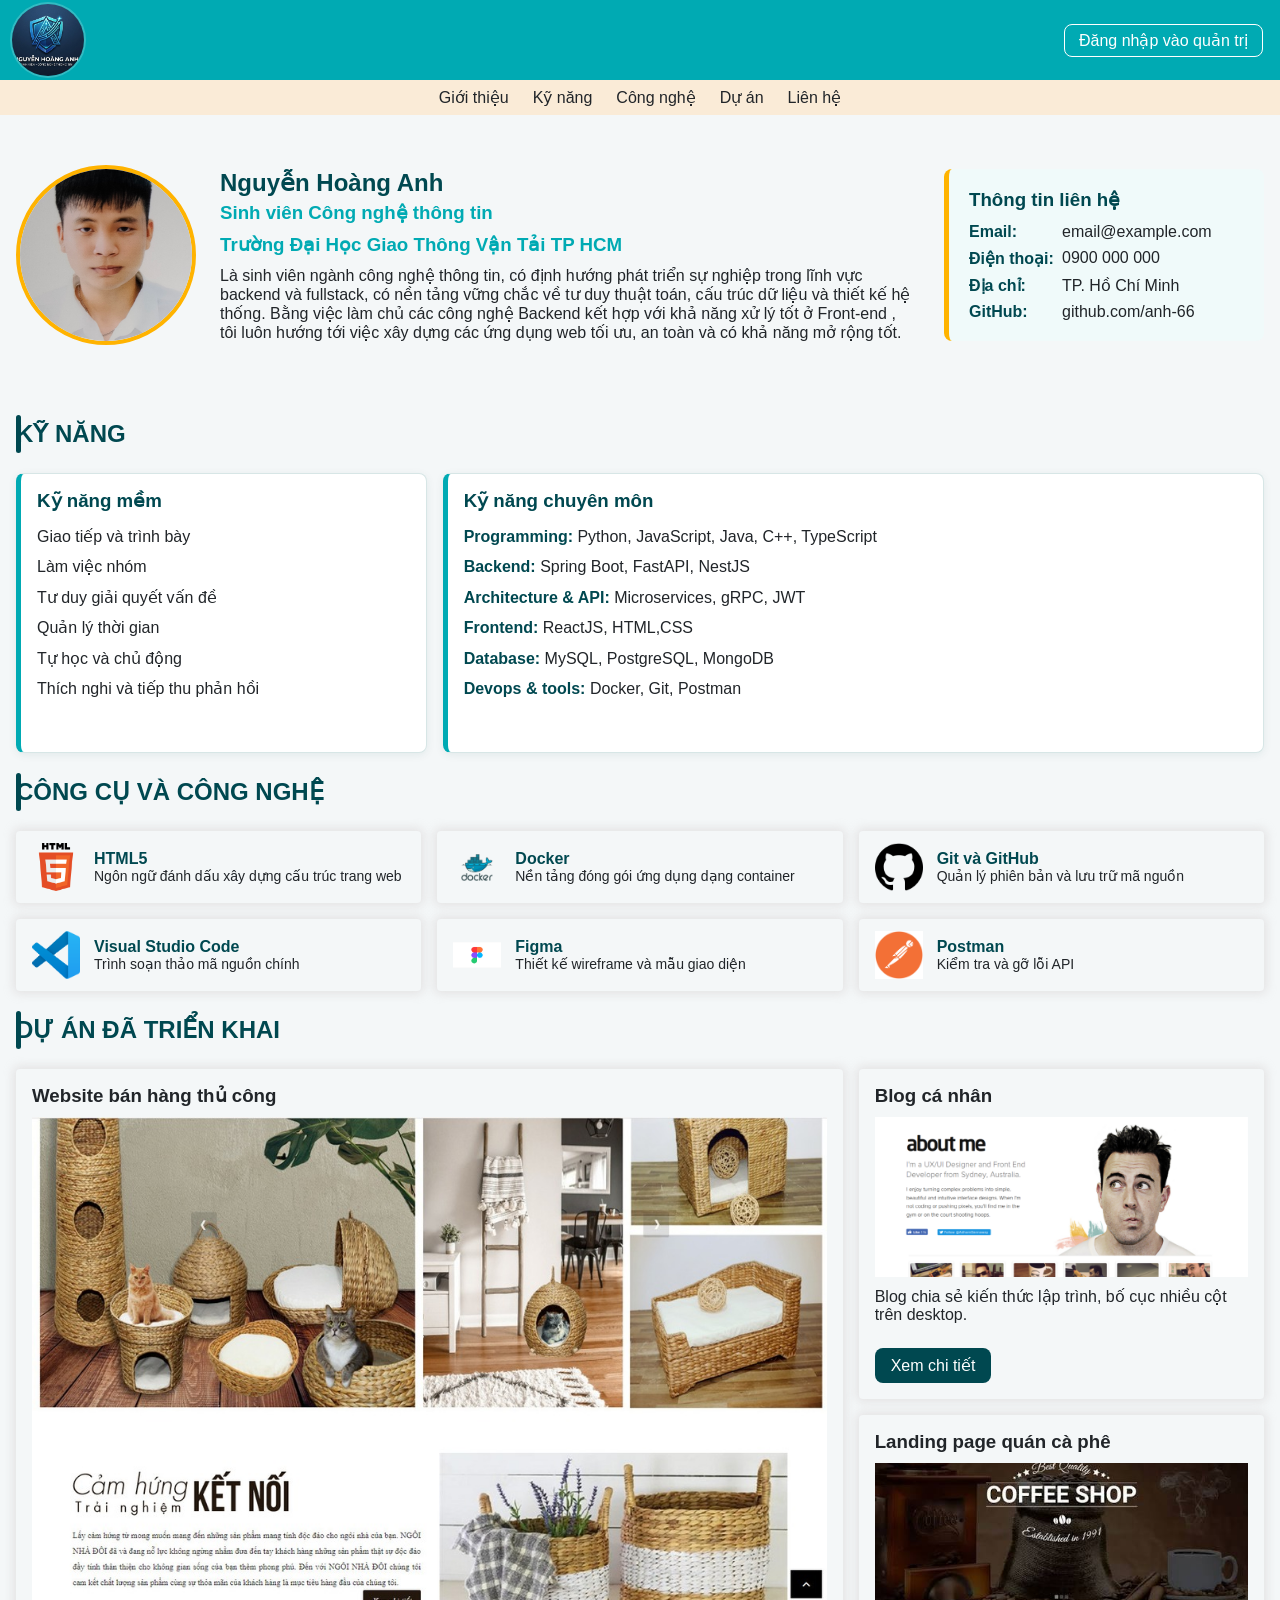
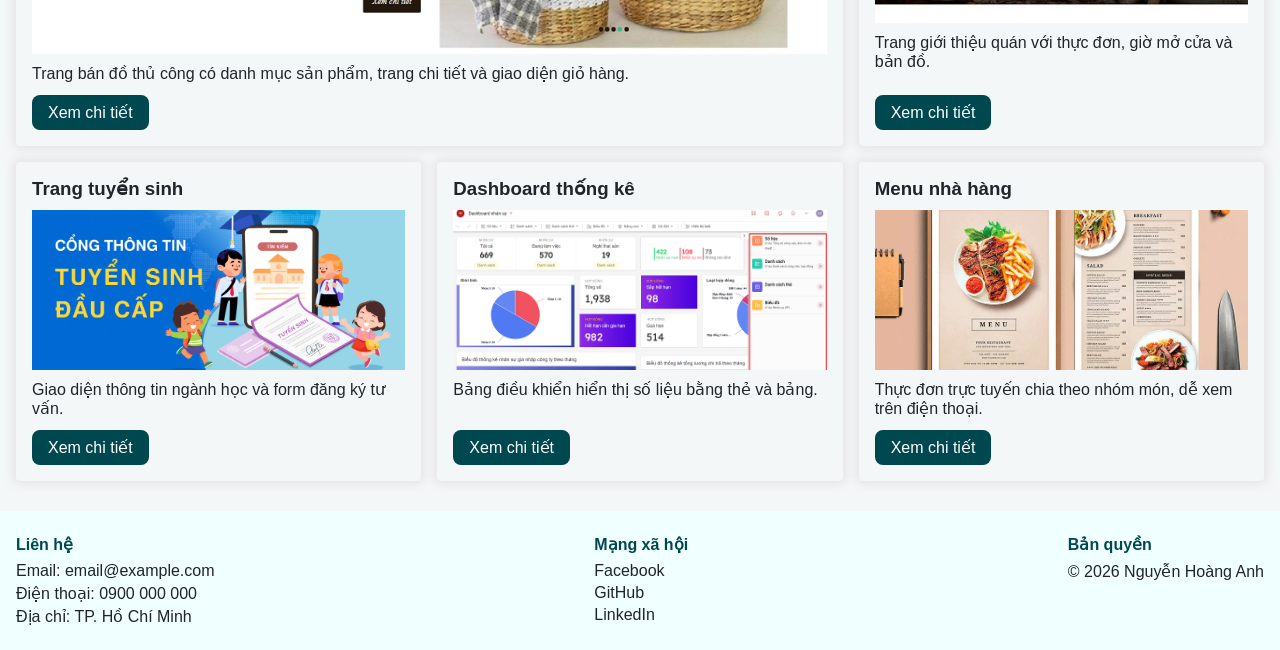
==== index.html @ 6205300c "first commit" ====
<!doctype html>
<html lang="en">
  <head>
    <meta charset="UTF-8" />
    <meta name="viewport" content="width=device-width, initial-scale=1.0" />
    <title>portfolio</title>
    <link rel="stylesheet" href="css/index.css" />
  </head>
  <body>
    <header>
      <div class="logo">
        <img src="images/logo.png" alt="Ảnh logo" />
      </div>
      <div class="user">
        <a class="btn-login" href="login.html">Đăng nhập vào quản trị</a>
      </div>
    </header>
    <nav>
      <img src="menu.png" alt="" />
      <ul class="menu">
        <li><a href="#about">Giới thiệu</a></li>
        <li><a href="#skills">Kỹ năng</a></li>
        <li><a href="#tools">Công nghệ</a></li>
        <li><a href="#projects">Dự án</a></li>
        <li><a href="#contact">Liên hệ</a></li>
      </ul>
    </nav>
    <section class="intro" id="about">
      <div class="intro-info">
        <img src="images/avatar.png" alt="avatar" />
        <div class="intro-text">
          <h1>Nguyễn Hoàng Anh</h1>
          <h3>Sinh viên Công nghệ thông tin</h3>
          <h3>Trường Đại Học Giao Thông Vận Tải TP HCM</h3>
          <p>
            Là sinh viên ngành công nghệ thông tin, có định hướng phát triển sự
            nghiệp trong lĩnh vực backend và fullstack, có nền tảng vững chắc về
            tư duy thuật toán, cấu trúc dữ liệu và thiết kế hệ thống. Bằng việc
            làm chủ các công nghệ Backend kết hợp với khả năng xử lý tốt ở
            Front-end , tôi luôn hướng tới việc xây dựng các ứng dụng web tối
            ưu, an toàn và có khả năng mở rộng tốt.
          </p>
        </div>
      </div>
      <div class="contact" id="contact">
        <h3>Thông tin liên hệ</h3>
        <ul class="contact-list">
          <li><b>Email:</b> <span>email@example.com</span></li>
          <li><b>Điện thoại:</b> <span>0900 000 000</span></li>
          <li><b>Địa chỉ:</b> <span>TP. Hồ Chí Minh</span></li>
          <li><b>GitHub:</b> <span>github.com/anh-66</span></li>
        </ul>
      </div>
    </section>
    <h2 class="category-title" id="skills">Kỹ năng</h2>
    <div class="skills-layout">
      <section class="skill-card">
        <h3>Kỹ năng mềm</h3>
        <ul>
          <li>Giao tiếp và trình bày</li>
          <li>Làm việc nhóm</li>
          <li>Tư duy giải quyết vấn đề</li>
          <li>Quản lý thời gian</li>
          <li>Tự học và chủ động</li>
          <li>Thích nghi và tiếp thu phản hồi</li>
        </ul>
      </section>
      <section class="skill-card">
        <h3>Kỹ năng chuyên môn</h3>
        <ul class="skills">
          <li><b>Programming:</b> Python, JavaScript, Java, C++, TypeScript</li>
          <li><b>Backend:</b> Spring Boot, FastAPI, NestJS</li>
          <li><b>Architecture & API:</b> Microservices, gRPC, JWT</li>
          <li><b>Frontend:</b> ReactJS, HTML,CSS</li>
          <li><b>Database:</b> MySQL, PostgreSQL, MongoDB</li>
          <li><b>Devops & tools:</b> Docker, Git, Postman</li>
        </ul>
      </section>
    </div>
    <h2 class="category-title" id="tools">Công cụ và công nghệ</h2>
    <section class="tool-section">
      <div class="tool">
        <img class="tool-logo" src="images/HTML.png" alt="Logo HTML5" />
        <div class="tool-text">
          <h4>HTML5</h4>
          <p>Ngôn ngữ đánh dấu xây dựng cấu trúc trang web</p>
        </div>
      </div>
      <div class="tool">
        <img
          class="tool-logo"
          src="images/Docker-Logo-2013.png"
          alt="Logo Docker"
        />
        <div class="tool-text">
          <h4>Docker</h4>
          <p>Nền tảng đóng gói ứng dụng dạng container</p>
        </div>
      </div>
      <div class="tool">
        <img class="tool-logo" src="images/git.png" alt="Logo Git và GitHub" />
        <div class="tool-text">
          <h4>Git và GitHub</h4>
          <p>Quản lý phiên bản và lưu trữ mã nguồn</p>
        </div>
      </div>
      <div class="tool">
        <img
          class="tool-logo"
          src="images/vs.png"
          alt="Logo Visual Studio Code"
        />
        <div class="tool-text">
          <h4>Visual Studio Code</h4>
          <p>Trình soạn thảo mã nguồn chính</p>
        </div>
      </div>
      <div class="tool">
        <img class="tool-logo" src="images/figma.png" alt="Logo Figma" />
        <div class="tool-text">
          <h4>Figma</h4>
          <p>Thiết kế wireframe và mẫu giao diện</p>
        </div>
      </div>
      <div class="tool">
        <img class="tool-logo" src="images/postman.png" alt="Logo Postman" />
        <div class="tool-text">
          <h4>Postman</h4>
          <p>Kiểm tra và gỡ lỗi API</p>
        </div>
      </div>
    </section>
    <h2 class="category-title" id="projects">Dự án đã triển khai</h2>
    <section class="project-section">
      <div class="project">
        <h3 class="title-project">Website bán hàng thủ công</h3>
        <img
          class="project-image"
          src="images/banhangthucong.png"
          alt="ảnh dự án"
        />
        <p class="description">
          Trang bán đồ thủ công có danh mục sản phẩm, trang chi tiết và giao
          diện giỏ hàng.
        </p>
        <a class="btn" href="#">Xem chi tiết</a>
      </div>
      <div class="project">
        <h3 class="title-project">Blog cá nhân</h3>
        <img class="project-image" src="images/blog.png" alt="ảnh dự án" />
        <p class="description">
          Blog chia sẻ kiến thức lập trình, bố cục nhiều cột trên desktop.
        </p>
        <a class="btn" href="#">Xem chi tiết</a>
      </div>
      <div class="project">
        <h3 class="title-project">Landing page quán cà phê</h3>
        <img class="project-image" src="images/cafe.png" alt="ảnh dự án" />
        <p class="description">
          Trang giới thiệu quán với thực đơn, giờ mở cửa và bản đồ.
        </p>
        <a class="btn" href="#">Xem chi tiết</a>
      </div>
      <div class="project">
        <h3 class="title-project">Trang tuyển sinh</h3>
        <img class="project-image" src="images/tuyensinh.png" alt="ảnh dự án" />
        <p class="description">
          Giao diện thông tin ngành học và form đăng ký tư vấn.
        </p>
        <a class="btn" href="#">Xem chi tiết</a>
      </div>
      <div class="project">
        <h3 class="title-project">Dashboard thống kê</h3>
        <img class="project-image" src="images/dashboard.png" alt="ảnh dự án" />
        <p class="description">
          Bảng điều khiển hiển thị số liệu bằng thẻ và bảng.
        </p>
        <a class="btn" href="#">Xem chi tiết</a>
      </div>
      <div class="project">
        <h3 class="title-project">Menu nhà hàng</h3>
        <img class="project-image" src="images/menu.png" alt="ảnh dự án" />
        <p class="description">
          Thực đơn trực tuyến chia theo nhóm món, dễ xem trên điện thoại.
        </p>
        <a class="btn" href="#">Xem chi tiết</a>
      </div>
    </section>
    <footer>
      <div class="footer-col">
        <h4>Liên hệ</h4>
        <ul>
          <li>Email: email@example.com</li>
          <li>Điện thoại: 0900 000 000</li>
          <li>Địa chỉ: TP. Hồ Chí Minh</li>
        </ul>
      </div>
      <div class="footer-col">
        <h4>Mạng xã hội</h4>
        <ul>
          <li><a href="#">Facebook</a></li>
          <li><a href="#">GitHub</a></li>
          <li><a href="#">LinkedIn</a></li>
        </ul>
      </div>
      <div class="footer-col">
        <h4>Bản quyền</h4>
        <ul>
          <li>&copy; 2026 Nguyễn Hoàng Anh</li>
        </ul>
      </div>
    </footer>
  </body>
</html>
---- css/index.css ----
/* Trang chính (index.html) */
* {
  margin: 0px;
  box-sizing: border-box;
}
:root {
  --bgcolor: rgb(0, 170, 179);
  --main-color: rgb(0, 72, 80);
  --second-color: rgb(255, 179, 0);
  --text-color: rgb(33, 37, 41);
  --font-size: 16px;
  --radius: 8px;
  --avt-size: 50px;
  --content-gutter: 16px;
}
body {
  width: 100%;
  max-width: 100%;
  margin: 0;
  font-size: var(--font-size);
  font-family: Arial, sans-serif;
  color: var(--text-color);
  background: #f4f7f8;
}

header,
nav,
.intro,
.skills,
.tool-section,
.project-section,
footer,
.category-title {
  width: min(1200px, calc(100% - 32px));
  margin-left: auto;
  margin-right: auto;
}

img {
  width: 100%;
}
a {
  text-decoration: none;
  color: inherit;
}
header {
  background-color: var(--bgcolor);
  min-height: 80px;
  display: flex;
  justify-content: space-between;
  align-items: center;
  padding: 0 12px;
  width: 100%;
  max-width: none;
  margin: 0;
}
.logo {
  width: 72px;
  height: 72px;
  display: flex;
  align-items: center;
  justify-content: center;
  background: rgba(255, 255, 255, 0.12);
  border-radius: 50%;
  overflow: hidden;
  box-shadow: 0 0 0 2px rgba(255, 255, 255, 0.2);
}
.logo img {
  width: 100%;
  height: 100%;
  object-fit: cover;
  display: block;
}

.user {
  display: flex;
  padding: 5px;
  align-items: center;
  gap: 8px;
}
.user p {
  color: white;
}
.btn-login {
  color: white;
  border: white solid 1px;
  border-radius: var(--radius);
  padding: 6px 14px;
}
.btn-login:hover {
  background-color: var(--second-color);
  border-color: var(--second-color);
  color: var(--main-color);
}
nav {
  background-color: antiquewhite;
  display: flex;
  justify-content: center;
  width: min(1200px, calc(100% - 32px));
  margin: 0 auto;
}
nav img {
  width: 40px;
  display: none;
}
.menu {
  display: flex;
  list-style: none;
  justify-content: center;
  padding: 0px;
}
.menu > li {
  padding: 8px 12px;
}
.menu > li:hover {
  background-color: var(--second-color);
}
section {
  min-height: 280px;
}
.intro {
  display: flex;
  align-items: center;
  justify-content: space-between;
  gap: 32px;
  padding: 30px 0px;
  width: min(1200px, calc(100% - 32px));
  margin: 0 auto;
}
.intro-info {
  display: flex;
  align-items: center;
  gap: 24px;
}
.intro-info img {
  width: 180px;
  height: 180px;
  flex: none;
  object-fit: cover;
  border-radius: 50%;
  border: var(--second-color) solid 4px;
}
.intro-text h1 {
  color: var(--main-color);
}
.intro-text h3 {
  color: var(--bgcolor);
  margin: 5px 0px 10px 0px;
}
.contact {
  width: 320px;
  flex: none;
  padding: 20px;
  border-left: 5px var(--second-color) solid;
  border-radius: var(--radius);
  background-color: rgb(240, 250, 250);
}
.contact h3 {
  color: var(--main-color);
  margin-bottom: 12px;
}
.contact-list {
  list-style: none;
  padding: 0px;
  display: flex;
  flex-direction: column;
  gap: 8px;
}
.contact-list li {
  display: flex;
  gap: 8px;
}
.contact-list b {
  flex: none;
  width: 85px;
  color: var(--main-color);
}
.btn {
  display: inline-block;
  padding: 8px 16px;
  background-color: var(--main-color);
  color: white;
  border: none;
  border-radius: var(--radius);
  font-size: var(--font-size);
  cursor: pointer;
}
.btn:hover {
  background-color: var(--second-color);
  color: var(--main-color);
}
.category-title {
  border-left: 5px var(--main-color) solid;
  padding: 5px 10px;
  color: var(--main-color);
  border-radius: var(--radius);
  margin: 20px auto;
  text-transform: uppercase;
  width: min(1200px, calc(100% - 32px));
}
.skills-layout {
  display: grid;
  grid-template-columns: minmax(0, 1fr) minmax(0, 2fr);
  gap: 16px;
  width: 100%;
  padding: 0 var(--content-gutter);
}
.skill-card {
  min-width: 0;
  padding: 16px;
  border: 1px solid #d7e6e6;
  border-left: 5px solid var(--bgcolor);
  border-radius: var(--radius);
  background-color: #fff;
  box-shadow: 0 2px 8px rgba(0, 72, 80, 0.08);
}
.skill-card h3 {
  margin-bottom: 10px;
  color: var(--main-color);
}
.skill-card ul {
  margin: 0;
  padding: 0;
  line-height: 1.9;
  list-style: none;
}
.skills b {
  color: var(--main-color);
}
.tool-section {
  display: grid;
  grid-template-columns: repeat(3, 1fr);
  gap: 16px;
  min-height: 0px;
  width: min(1200px, calc(100% - 32px));
  margin: 0 auto;
}
.tool {
  display: flex;
  align-items: center;
  gap: 14px;
  padding: 12px 16px;
  box-shadow: rgba(200, 190, 190, 0.346) 0px 0px 10px 3px;
  border-radius: 4px;
}
.tool-logo {
  width: 48px;
  height: 48px;
  flex: none;
  object-fit: contain;
  font-size: 11px;
}
.tool h4 {
  color: var(--main-color);
}
.tool p {
  font-size: 14px;
}
.project-section {
  display: grid;
  grid-template-columns: repeat(3, 1fr);
  gap: 16px;
  width: min(1200px, calc(100% - 32px));
  margin: 0 auto;
}
.project {
  display: flex;
  flex-direction: column;
  box-shadow: rgba(200, 190, 190, 0.346) 0px 0px 10px 3px;
  padding: 16px;
  border-radius: 4px;
}
.project:first-child {
  grid-column: 1/3;
  grid-row: 1/3;
}
.project-image {
  height: 160px;
  object-fit: cover;
  margin: 10px 0px;
}
.project:first-child .project-image {
  flex: 1;
  min-height: 340px;
}
.project:first-child .description {
  flex: none;
}
.description {
  flex: 1;
  margin-bottom: 12px;
}
.project .btn {
  align-self: flex-start;
}
footer {
  background-color: azure;
  margin-top: 30px;
  padding: 24px 20px;
  display: flex;
  justify-content: space-between;
  gap: 24px;
}
.footer-col h4 {
  color: var(--main-color);
  margin-bottom: 8px;
}
.footer-col ul {
  list-style: none;
  padding: 0px;
  display: flex;
  flex-direction: column;
  gap: 4px;
}
.footer-col a:hover {
  color: var(--bgcolor);
}

nav,
.intro,
.tool-section,
.project-section,
footer,
.category-title {
  width: 100%;
  margin-left: 0;
  margin-right: 0;
  padding-left: var(--content-gutter);
  padding-right: var(--content-gutter);
}

.category-title {
  position: relative;
  border-left: 0;
}
.category-title::before {
  position: absolute;
  top: 0;
  bottom: 0;
  left: var(--content-gutter);
  width: 5px;
  border-radius: var(--radius);
  background-color: var(--main-color);
  content: "";
}

/* ---------- Tablet: 768px đến dưới 1024px ---------- */

@media (min-width: 768px) and (max-width: 1023px) {
  .project-section {
    grid-template-columns: 1fr 1fr;
  }
  .project:first-child {
    grid-column: auto;
    grid-row: auto;
  }
  .project:first-child .description {
    flex: 1;
  }
  .project:first-child .project-image {
    flex: none;
    min-height: 0px;
    height: 160px;
  }
  .category-title {
    margin: 20px auto;
  }
  .skills,
  .project-section,
  .tool-section {
    margin: 0 auto;
  }
  .tool-section {
    grid-template-columns: 1fr 1fr;
  }
  .intro {
    flex-direction: column;
    align-items: stretch;
    padding-top: 30px;
    padding-bottom: 30px;
  }
  .contact {
    width: 100%;
  }
}

/* ---------- Mobile: dưới 768px ---------- */

@media (max-width: 767px) {
  .menu {
    display: none;
    flex-direction: column;
  }
  nav {
    flex-direction: column;
  }
  nav img {
    display: block;
  }
  nav:hover .menu {
    display: flex;
  }
  .intro-info {
    flex-direction: column;
    text-align: center;
  }
  .tool-section {
    grid-template-columns: 1fr;
  }
  .skills-layout {
    grid-template-columns: 1fr;
  }
  .project-section {
    grid-template-columns: 1fr;
  }
  footer {
    flex-direction: column;
    align-items: center;
    text-align: center;
    gap: 16px;
  }
  :root {
    --content-gutter: 12px;
  }
}
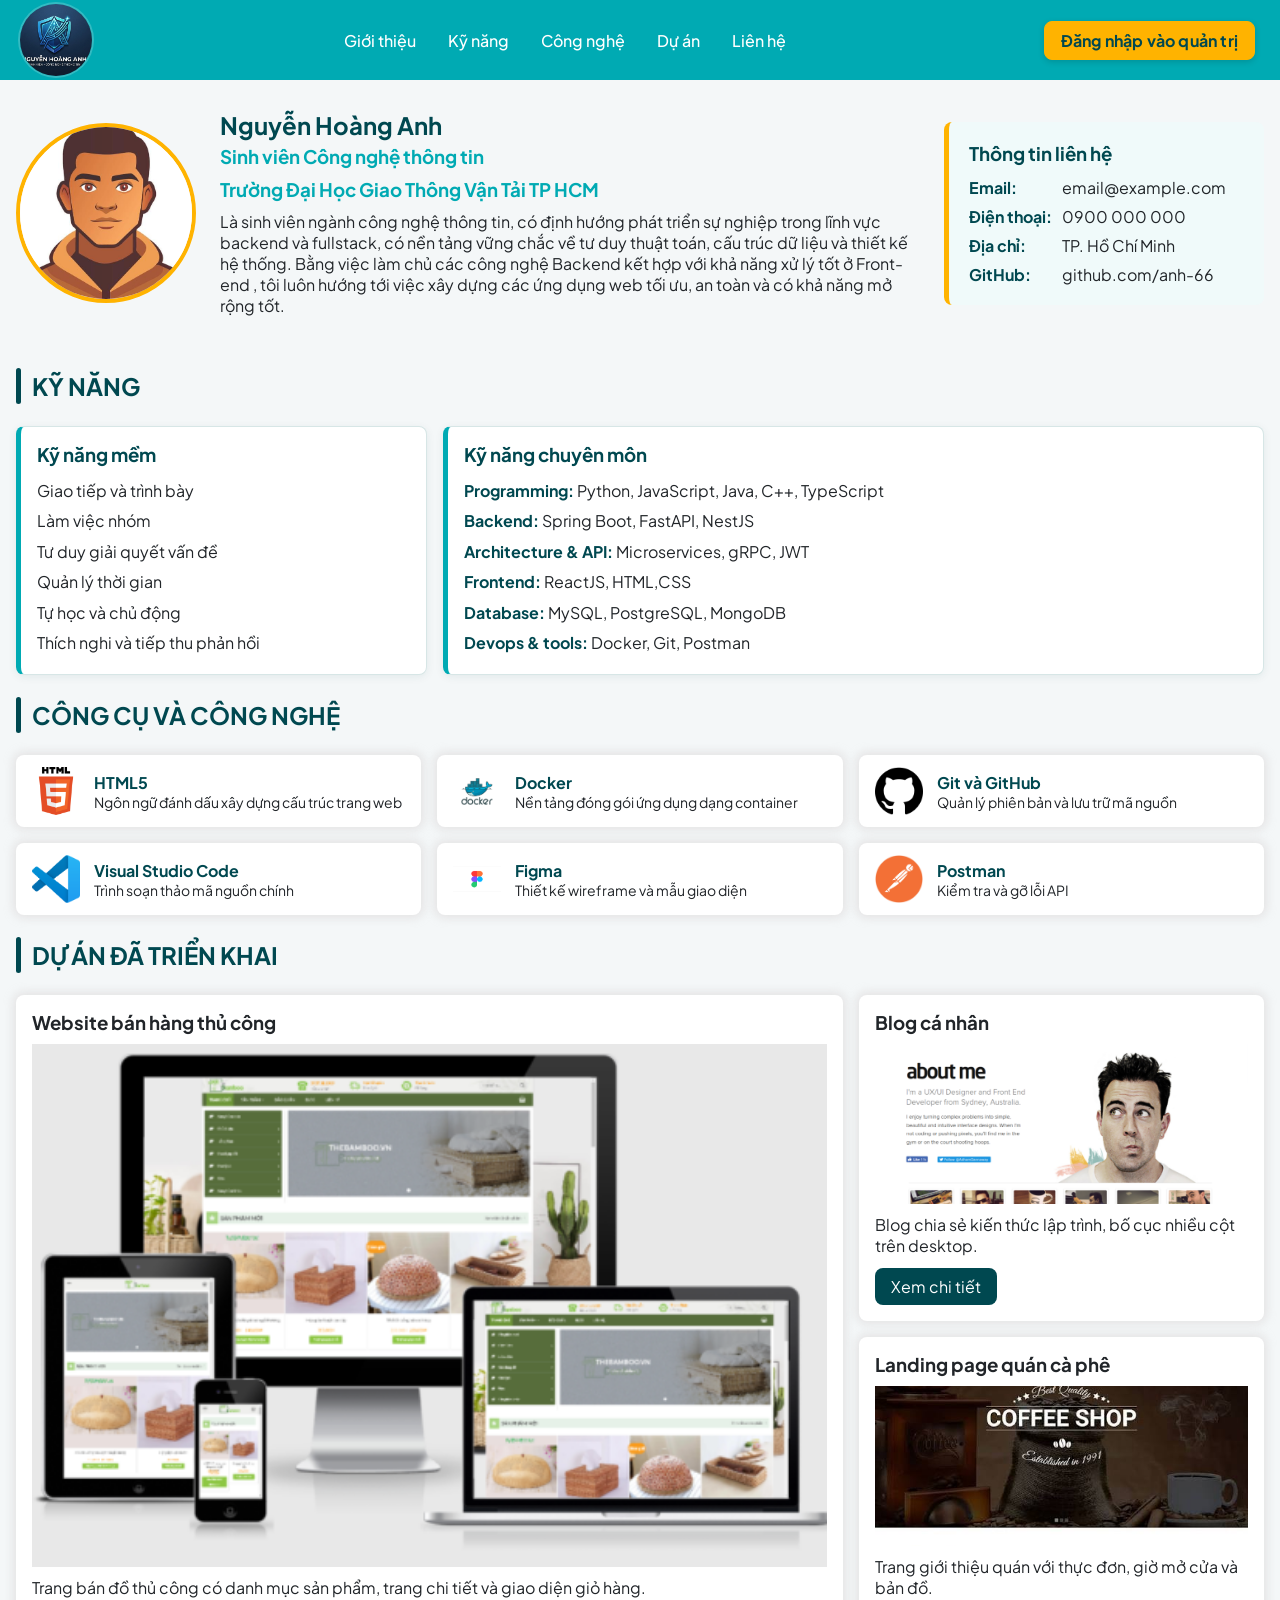
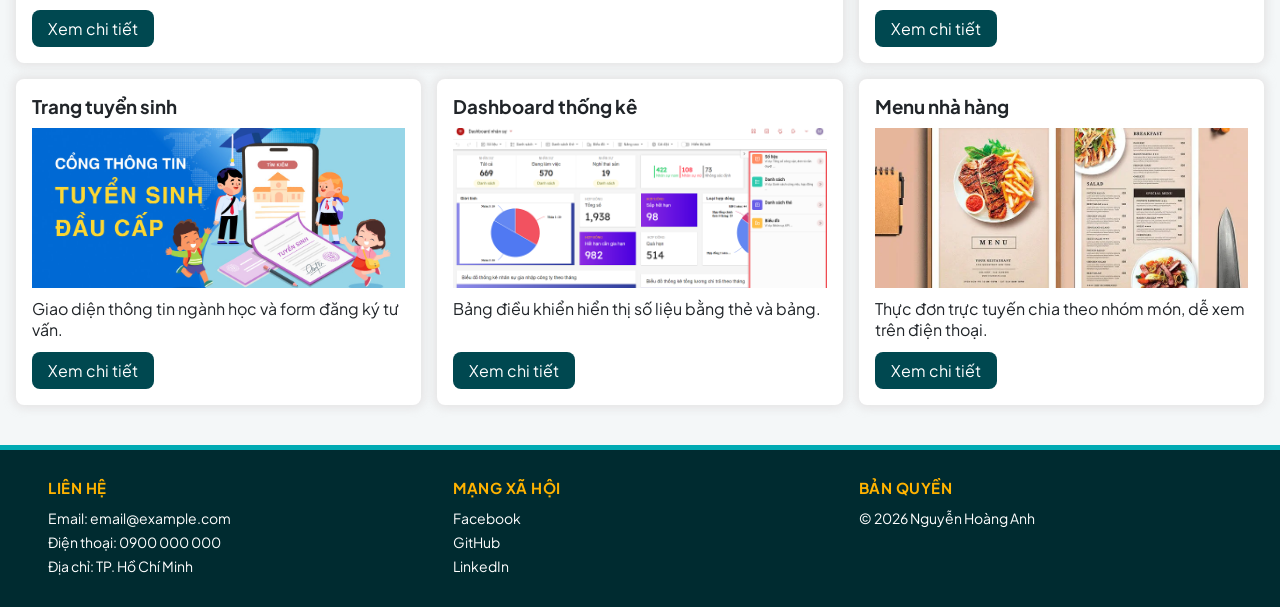
==== commit be61f612: "update" ====
--- a/index.html
+++ b/index.html
@@ -1,9 +1,15 @@
 <!doctype html>
-<html lang="en">
+<html lang="vi">
   <head>
     <meta charset="UTF-8" />
     <meta name="viewport" content="width=device-width, initial-scale=1.0" />
-    <title>portfolio</title>
+    <title>Nguyễn Hoàng Anh - Portfolio | Backend & Fullstack Developer</title>
+    <link rel="preconnect" href="https://fonts.googleapis.com" />
+    <link rel="preconnect" href="https://fonts.gstatic.com" crossorigin />
+    <link
+      href="https://fonts.googleapis.com/css2?family=Plus+Jakarta+Sans:wght@400;500;600;700;800&display=swap"
+      rel="stylesheet"
+    />
     <link rel="stylesheet" href="css/index.css" />
   </head>
   <body>
@@ -11,23 +17,33 @@
       <div class="logo">
         <img src="images/logo.png" alt="Ảnh logo" />
       </div>
+      <nav>
+        <input
+          type="checkbox"
+          id="menu-toggle"
+          class="menu-toggle"
+          aria-label="Mở menu"
+        />
+        <label for="menu-toggle" class="menu-btn" title="Menu">
+          <span></span>
+          <span></span>
+          <span></span>
+        </label>
+        <ul class="menu">
+          <li><a href="#about">Giới thiệu</a></li>
+          <li><a href="#skills">Kỹ năng</a></li>
+          <li><a href="#tools">Công nghệ</a></li>
+          <li><a href="#projects">Dự án</a></li>
+          <li><a href="#contact">Liên hệ</a></li>
+        </ul>
+      </nav>
       <div class="user">
         <a class="btn-login" href="login.html">Đăng nhập vào quản trị</a>
       </div>
     </header>
-    <nav>
-      <img src="menu.png" alt="" />
-      <ul class="menu">
-        <li><a href="#about">Giới thiệu</a></li>
-        <li><a href="#skills">Kỹ năng</a></li>
-        <li><a href="#tools">Công nghệ</a></li>
-        <li><a href="#projects">Dự án</a></li>
-        <li><a href="#contact">Liên hệ</a></li>
-      </ul>
-    </nav>
     <section class="intro" id="about">
       <div class="intro-info">
-        <img src="images/avatar.png" alt="avatar" />
+        <img src="images/avatarmau.png" alt="avatar" />
         <div class="intro-text">
           <h1>Nguyễn Hoàng Anh</h1>
           <h3>Sinh viên Công nghệ thông tin</h3>
@@ -136,7 +152,7 @@
         <h3 class="title-project">Website bán hàng thủ công</h3>
         <img
           class="project-image"
-          src="images/banhangthucong.png"
+          src="images/webthucong.png"
           alt="ảnh dự án"
         />
         <p class="description">
--- a/css/index.css
+++ b/css/index.css
@@ -1,16 +1,19 @@
-/* Trang chính (index.html) */
 * {
   margin: 0px;
   box-sizing: border-box;
 }
 :root {
-  --bgcolor: rgb(0, 170, 179);
-  --main-color: rgb(0, 72, 80);
-  --second-color: rgb(255, 179, 0);
+  --primary-color: rgb(0, 72, 80);
+  --secondary-color: rgb(255, 179, 0);
+  --background-color: #f4f7f8;
   --text-color: rgb(33, 37, 41);
   --font-size: 16px;
-  --radius: 8px;
-  --avt-size: 50px;
+  --border-radius: 8px;
+
+  --bgcolor: rgb(0, 170, 179);
+  --main-color: var(--primary-color);
+  --second-color: var(--secondary-color);
+  --radius: var(--border-radius);
   --content-gutter: 16px;
 }
 body {
@@ -18,22 +21,9 @@
   max-width: 100%;
   margin: 0;
   font-size: var(--font-size);
-  font-family: Arial, sans-serif;
+  font-family: "Plus Jakarta Sans", Arial, sans-serif;
   color: var(--text-color);
-  background: #f4f7f8;
-}
-
-header,
-nav,
-.intro,
-.skills,
-.tool-section,
-.project-section,
-footer,
-.category-title {
-  width: min(1200px, calc(100% - 32px));
-  margin-left: auto;
-  margin-right: auto;
+  background: var(--background-color);
 }
 
 img {
@@ -49,10 +39,11 @@
   display: flex;
   justify-content: space-between;
   align-items: center;
-  padding: 0 12px;
+  padding: 0 20px;
   width: 100%;
   max-width: none;
   margin: 0;
+  position: relative;
 }
 .logo {
   width: 72px;
@@ -82,41 +73,56 @@
   color: white;
 }
 .btn-login {
-  color: white;
-  border: white solid 1px;
-  border-radius: var(--radius);
-  padding: 6px 14px;
+  background-color: var(--second-color);
+  color: var(--main-color);
+  font-weight: 700;
+  border: 1px solid var(--second-color);
+  border-radius: var(--radius);
+  padding: 8px 16px;
+  box-shadow: 0 2px 6px rgba(0, 0, 0, 0.15);
+  letter-spacing: 0.2px;
 }
 .btn-login:hover {
+  background-color: var(--main-color);
+  border-color: var(--main-color);
+  color: #ffffff;
+}
+nav {
+  display: flex;
+  align-items: center;
+  justify-content: center;
+  background-color: transparent;
+  width: auto;
+  margin: 0;
+  padding: 0;
+}
+.menu-toggle {
+  display: none;
+}
+.menu-btn {
+  display: none;
+}
+.menu {
+  display: flex;
+  list-style: none;
+  align-items: center;
+  gap: 4px;
+  padding: 0;
+  margin: 0;
+}
+.menu > li {
+  padding: 0;
+}
+.menu > li a {
+  display: block;
+  padding: 8px 14px;
+  color: #ffffff;
+  font-weight: 500;
+  border-radius: var(--radius);
+}
+.menu > li a:hover {
   background-color: var(--second-color);
-  border-color: var(--second-color);
-  color: var(--main-color);
-}
-nav {
-  background-color: antiquewhite;
-  display: flex;
-  justify-content: center;
-  width: min(1200px, calc(100% - 32px));
-  margin: 0 auto;
-}
-nav img {
-  width: 40px;
-  display: none;
-}
-.menu {
-  display: flex;
-  list-style: none;
-  justify-content: center;
-  padding: 0px;
-}
-.menu > li {
-  padding: 8px 12px;
-}
-.menu > li:hover {
-  background-color: var(--second-color);
-}
-section {
-  min-height: 280px;
+  color: var(--main-color);
 }
 .intro {
   display: flex;
@@ -124,8 +130,6 @@
   justify-content: space-between;
   gap: 32px;
   padding: 30px 0px;
-  width: min(1200px, calc(100% - 32px));
-  margin: 0 auto;
 }
 .intro-info {
   display: flex;
@@ -196,7 +200,6 @@
   border-radius: var(--radius);
   margin: 20px auto;
   text-transform: uppercase;
-  width: min(1200px, calc(100% - 32px));
 }
 .skills-layout {
   display: grid;
@@ -231,17 +234,15 @@
   display: grid;
   grid-template-columns: repeat(3, 1fr);
   gap: 16px;
-  min-height: 0px;
-  width: min(1200px, calc(100% - 32px));
-  margin: 0 auto;
 }
 .tool {
   display: flex;
   align-items: center;
   gap: 14px;
   padding: 12px 16px;
+  background-color: #fff;
   box-shadow: rgba(200, 190, 190, 0.346) 0px 0px 10px 3px;
-  border-radius: 4px;
+  border-radius: var(--radius);
 }
 .tool-logo {
   width: 48px;
@@ -260,15 +261,14 @@
   display: grid;
   grid-template-columns: repeat(3, 1fr);
   gap: 16px;
-  width: min(1200px, calc(100% - 32px));
-  margin: 0 auto;
 }
 .project {
   display: flex;
   flex-direction: column;
+  background-color: #fff;
   box-shadow: rgba(200, 190, 190, 0.346) 0px 0px 10px 3px;
   padding: 16px;
-  border-radius: 4px;
+  border-radius: var(--radius);
 }
 .project:first-child {
   grid-column: 1/3;
@@ -294,37 +294,52 @@
   align-self: flex-start;
 }
 footer {
-  background-color: azure;
-  margin-top: 30px;
-  padding: 24px 20px;
+  background-color: #002b30;
+  border-top: 5px solid var(--bgcolor);
+  margin-top: 40px;
+  padding: 28px 48px 32px;
   display: flex;
   justify-content: space-between;
-  gap: 24px;
+  gap: 32px;
+  width: 100%;
+  color: #ffffff;
+}
+.footer-col {
+  flex: 1;
 }
 .footer-col h4 {
-  color: var(--main-color);
-  margin-bottom: 8px;
+  color: var(--second-color);
+  font-size: 15px;
+  font-weight: 700;
+  text-transform: uppercase;
+  letter-spacing: 0.5px;
+  margin-bottom: 12px;
 }
 .footer-col ul {
   list-style: none;
-  padding: 0px;
+  padding: 0;
+  margin: 0;
   display: flex;
   flex-direction: column;
-  gap: 4px;
+  gap: 6px;
+}
+.footer-col li {
+  color: #ffffff;
+  font-size: 14px;
+}
+.footer-col a,
+.footer-col a:visited {
+  color: #ffffff;
 }
 .footer-col a:hover {
-  color: var(--bgcolor);
-}
-
-nav,
+  color: var(--second-color);
+}
+
 .intro,
 .tool-section,
 .project-section,
-footer,
 .category-title {
   width: 100%;
-  margin-left: 0;
-  margin-right: 0;
   padding-left: var(--content-gutter);
   padding-right: var(--content-gutter);
 }
@@ -332,19 +347,18 @@
 .category-title {
   position: relative;
   border-left: 0;
+  padding-left: calc(var(--content-gutter) + 16px);
 }
 .category-title::before {
   position: absolute;
-  top: 0;
-  bottom: 0;
+  top: 2px;
+  bottom: 2px;
   left: var(--content-gutter);
   width: 5px;
   border-radius: var(--radius);
   background-color: var(--main-color);
   content: "";
 }
-
-/* ---------- Tablet: 768px đến dưới 1024px ---------- */
 
 @media (min-width: 768px) and (max-width: 1023px) {
   .project-section {
@@ -364,11 +378,6 @@
   }
   .category-title {
     margin: 20px auto;
-  }
-  .skills,
-  .project-section,
-  .tool-section {
-    margin: 0 auto;
   }
   .tool-section {
     grid-template-columns: 1fr 1fr;
@@ -384,25 +393,102 @@
   }
 }
 
-/* ---------- Mobile: dưới 768px ---------- */
-
 @media (max-width: 767px) {
+  header {
+    padding: 10px 16px;
+    position: relative;
+  }
+  .logo {
+    width: 52px;
+    height: 52px;
+    order: 1;
+  }
+  .user {
+    order: 2;
+    margin-left: auto;
+    padding: 0;
+  }
+  .btn-login {
+    padding: 6px 10px;
+    font-size: 13px;
+  }
+  nav {
+    order: 3;
+    width: auto;
+    margin-left: 10px;
+    padding: 0;
+  }
+  .menu-btn {
+    display: flex;
+    flex-direction: column;
+    justify-content: space-around;
+    width: 28px;
+    height: 22px;
+    cursor: pointer;
+    margin: 0;
+  }
+  .menu-btn span {
+    display: block;
+    width: 100%;
+    height: 3px;
+    background-color: #ffffff;
+    border-radius: 2px;
+  }
+  .menu-toggle:checked + .menu-btn span:nth-child(1) {
+    transform: rotate(45deg) translate(5px, 5px);
+  }
+  .menu-toggle:checked + .menu-btn span:nth-child(2) {
+    opacity: 0;
+  }
+  .menu-toggle:checked + .menu-btn span:nth-child(3) {
+    transform: rotate(-45deg) translate(5px, -5px);
+  }
   .menu {
     display: none;
+    position: absolute;
+    top: 100%;
+    left: 0;
+    right: 0;
+    width: 100%;
+    background-color: var(--main-color);
     flex-direction: column;
-  }
-  nav {
+    padding: 8px 0;
+    z-index: 99;
+    box-shadow: 0 8px 16px rgba(0, 0, 0, 0.2);
+  }
+  .menu-toggle:checked ~ .menu {
+    display: flex;
+  }
+  .menu > li {
+    width: 100%;
+    padding: 0;
+  }
+  .menu > li a {
+    display: block;
+    padding: 12px 20px;
+    text-align: center;
+    border-top: 1px solid rgba(255, 255, 255, 0.08);
+  }
+  .intro {
     flex-direction: column;
-  }
-  nav img {
-    display: block;
-  }
-  nav:hover .menu {
-    display: flex;
+    align-items: stretch;
+    gap: 24px;
+    padding-top: 24px;
+    padding-bottom: 24px;
   }
   .intro-info {
     flex-direction: column;
+    align-items: center;
     text-align: center;
+  }
+  .intro-info img {
+    margin: 0 auto;
+  }
+  .contact {
+    width: 100%;
+  }
+  .contact-list li {
+    flex-wrap: wrap;
   }
   .tool-section {
     grid-template-columns: 1fr;
@@ -412,12 +498,22 @@
   }
   .project-section {
     grid-template-columns: 1fr;
+  }
+  .project:first-child {
+    grid-column: auto;
+    grid-row: auto;
+  }
+  .project:first-child .project-image {
+    flex: none;
+    min-height: 0;
+    height: 160px;
   }
   footer {
     flex-direction: column;
     align-items: center;
     text-align: center;
-    gap: 16px;
+    gap: 20px;
+    padding: 28px 16px;
   }
   :root {
     --content-gutter: 12px;
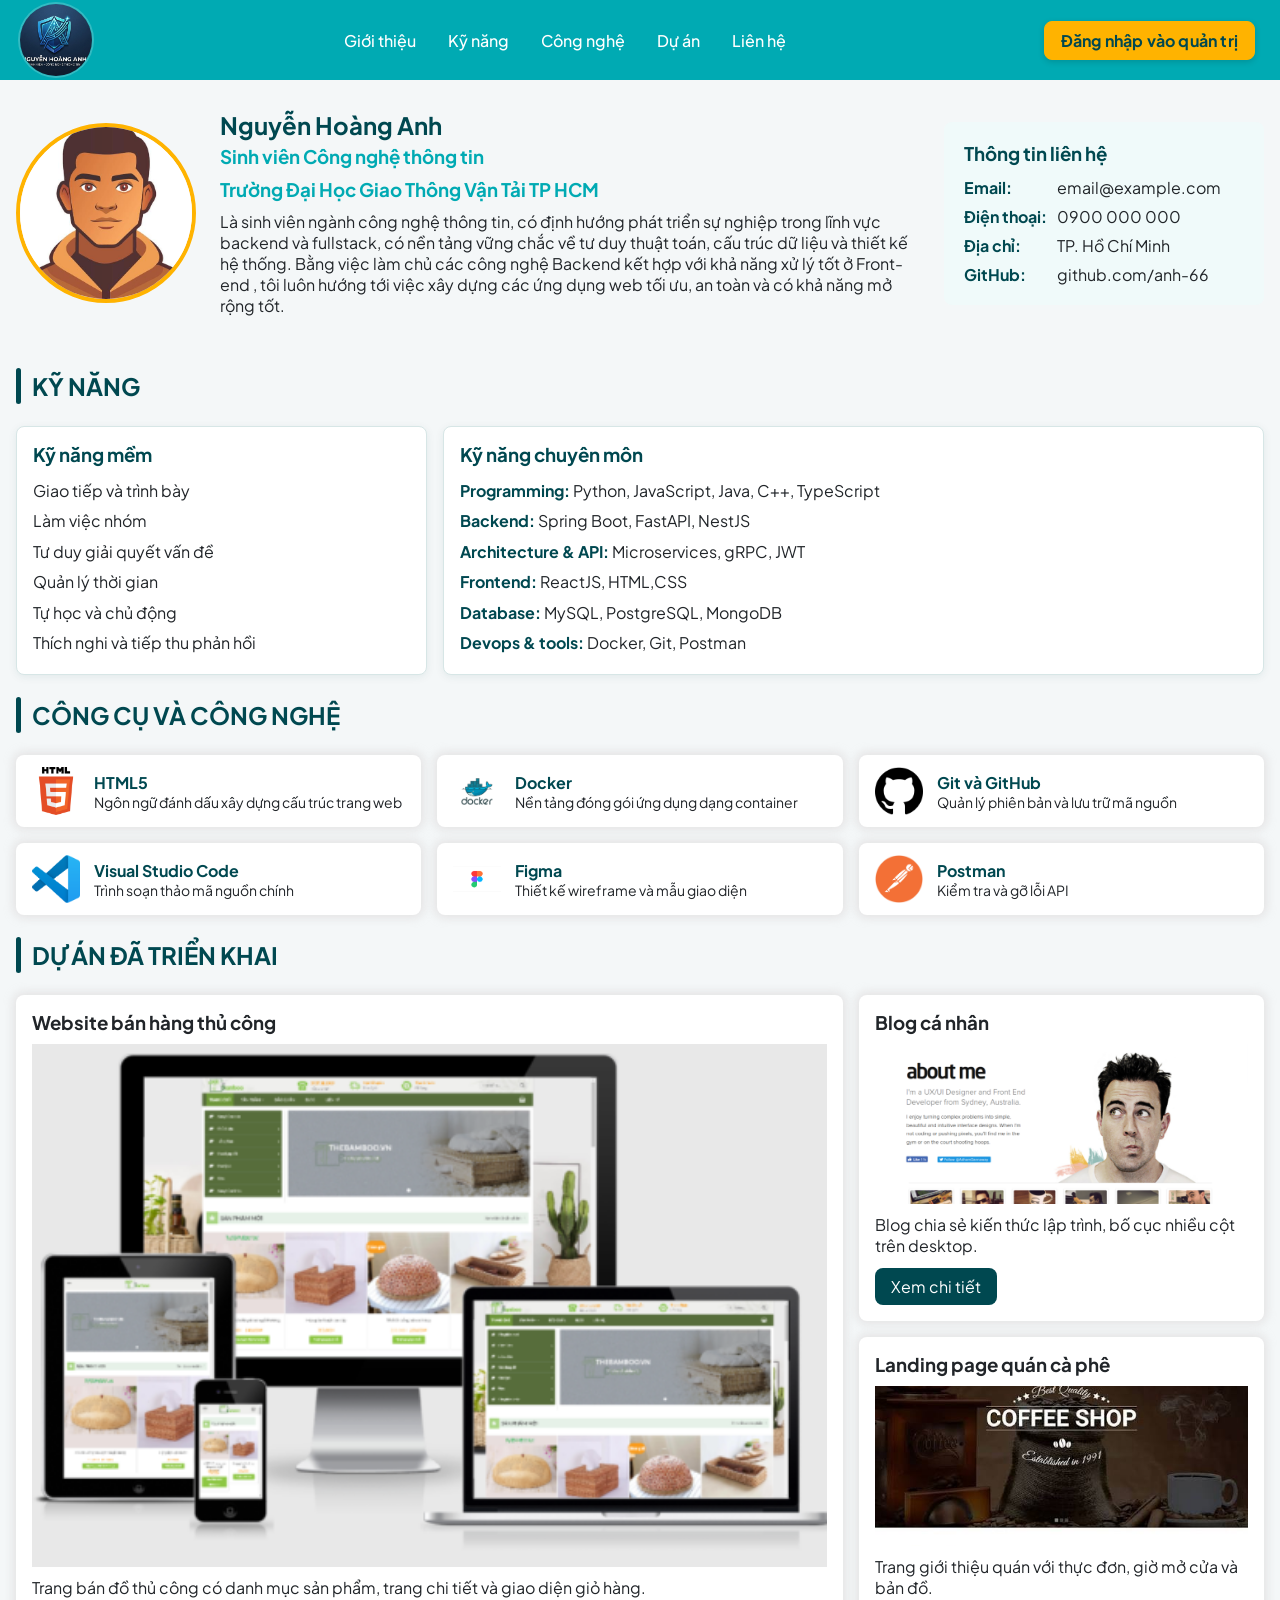
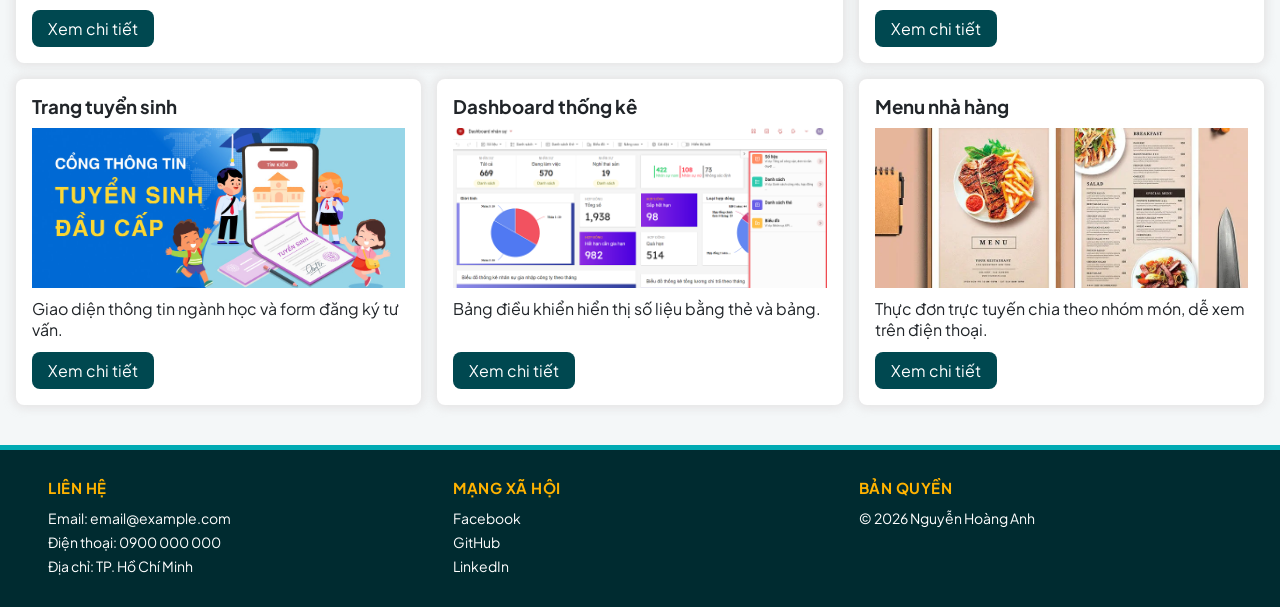
==== commit 43904ab7: "fix" ====
--- a/index.html
+++ b/index.html
@@ -3,7 +3,7 @@
   <head>
     <meta charset="UTF-8" />
     <meta name="viewport" content="width=device-width, initial-scale=1.0" />
-    <title>Nguyễn Hoàng Anh - Portfolio | Backend & Fullstack Developer</title>
+    <title>Nguyễn Hoàng Anh - Portfolio </title>
     <link rel="preconnect" href="https://fonts.googleapis.com" />
     <link rel="preconnect" href="https://fonts.gstatic.com" crossorigin />
     <link
@@ -18,17 +18,7 @@
         <img src="images/logo.png" alt="Ảnh logo" />
       </div>
       <nav>
-        <input
-          type="checkbox"
-          id="menu-toggle"
-          class="menu-toggle"
-          aria-label="Mở menu"
-        />
-        <label for="menu-toggle" class="menu-btn" title="Menu">
-          <span></span>
-          <span></span>
-          <span></span>
-        </label>
+        <img class="menu-icon" src="images/3g.png" alt="" />
         <ul class="menu">
           <li><a href="#about">Giới thiệu</a></li>
           <li><a href="#skills">Kỹ năng</a></li>
--- a/css/index.css
+++ b/css/index.css
@@ -96,10 +96,7 @@
   margin: 0;
   padding: 0;
 }
-.menu-toggle {
-  display: none;
-}
-.menu-btn {
+.menu-icon {
   display: none;
 }
 .menu {
@@ -155,7 +152,6 @@
   width: 320px;
   flex: none;
   padding: 20px;
-  border-left: 5px var(--second-color) solid;
   border-radius: var(--radius);
   background-color: rgb(240, 250, 250);
 }
@@ -212,7 +208,6 @@
   min-width: 0;
   padding: 16px;
   border: 1px solid #d7e6e6;
-  border-left: 5px solid var(--bgcolor);
   border-radius: var(--radius);
   background-color: #fff;
   box-shadow: 0 2px 8px rgba(0, 72, 80, 0.08);
@@ -418,56 +413,15 @@
     margin-left: 10px;
     padding: 0;
   }
-  .menu-btn {
-    display: flex;
-    flex-direction: column;
-    justify-content: space-around;
-    width: 28px;
+  .menu-icon {
+    display: block;
+    width: 24px;
     height: 22px;
-    cursor: pointer;
-    margin: 0;
-  }
-  .menu-btn span {
-    display: block;
-    width: 100%;
-    height: 3px;
-    background-color: #ffffff;
-    border-radius: 2px;
-  }
-  .menu-toggle:checked + .menu-btn span:nth-child(1) {
-    transform: rotate(45deg) translate(5px, 5px);
-  }
-  .menu-toggle:checked + .menu-btn span:nth-child(2) {
-    opacity: 0;
-  }
-  .menu-toggle:checked + .menu-btn span:nth-child(3) {
-    transform: rotate(-45deg) translate(5px, -5px);
+    object-fit: contain;
+    filter: brightness(0) invert(1);
   }
   .menu {
     display: none;
-    position: absolute;
-    top: 100%;
-    left: 0;
-    right: 0;
-    width: 100%;
-    background-color: var(--main-color);
-    flex-direction: column;
-    padding: 8px 0;
-    z-index: 99;
-    box-shadow: 0 8px 16px rgba(0, 0, 0, 0.2);
-  }
-  .menu-toggle:checked ~ .menu {
-    display: flex;
-  }
-  .menu > li {
-    width: 100%;
-    padding: 0;
-  }
-  .menu > li a {
-    display: block;
-    padding: 12px 20px;
-    text-align: center;
-    border-top: 1px solid rgba(255, 255, 255, 0.08);
   }
   .intro {
     flex-direction: column;
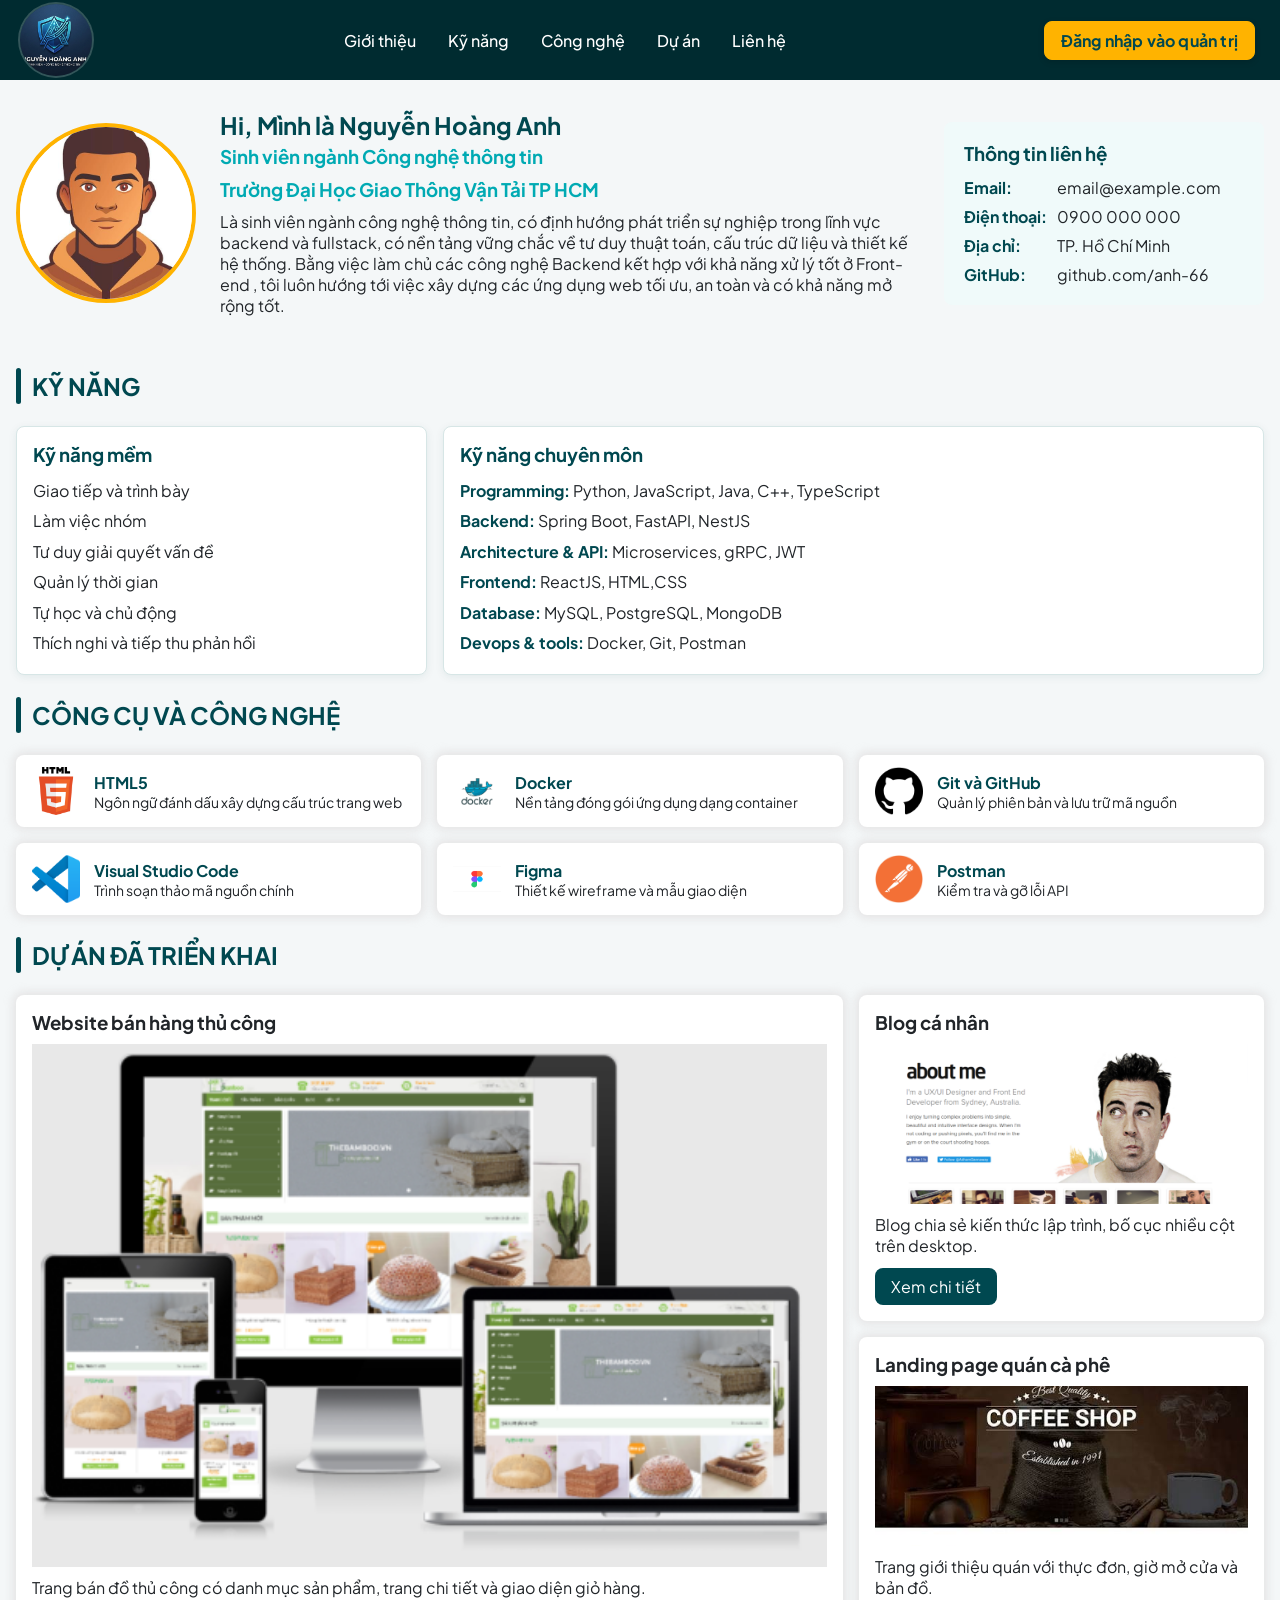
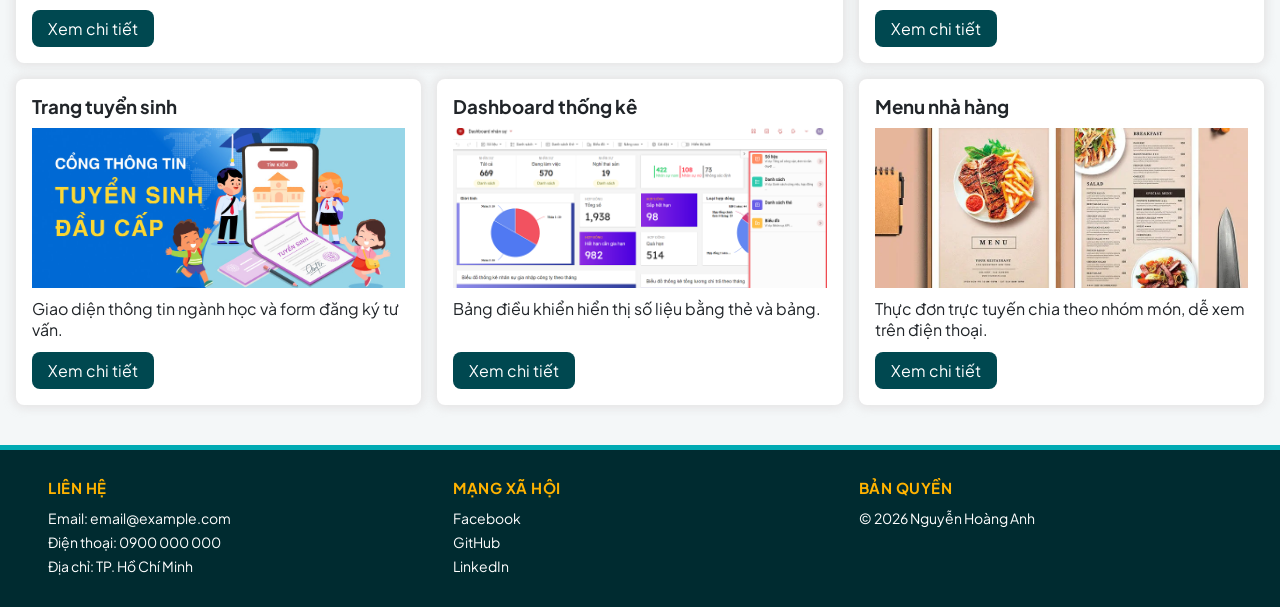
==== commit 6aed9180: "update header" ====
--- a/index.html
+++ b/index.html
@@ -35,8 +35,8 @@
       <div class="intro-info">
         <img src="images/avatarmau.png" alt="avatar" />
         <div class="intro-text">
-          <h1>Nguyễn Hoàng Anh</h1>
-          <h3>Sinh viên Công nghệ thông tin</h3>
+          <h1>Hi, Mình là Nguyễn Hoàng Anh</h1>
+          <h3>Sinh viên ngành Công nghệ thông tin</h3>
           <h3>Trường Đại Học Giao Thông Vận Tải TP HCM</h3>
           <p>
             Là sinh viên ngành công nghệ thông tin, có định hướng phát triển sự
--- a/css/index.css
+++ b/css/index.css
@@ -34,7 +34,7 @@
   color: inherit;
 }
 header {
-  background-color: var(--bgcolor);
+  background-color: #002b30;
   min-height: 80px;
   display: flex;
   justify-content: space-between;
